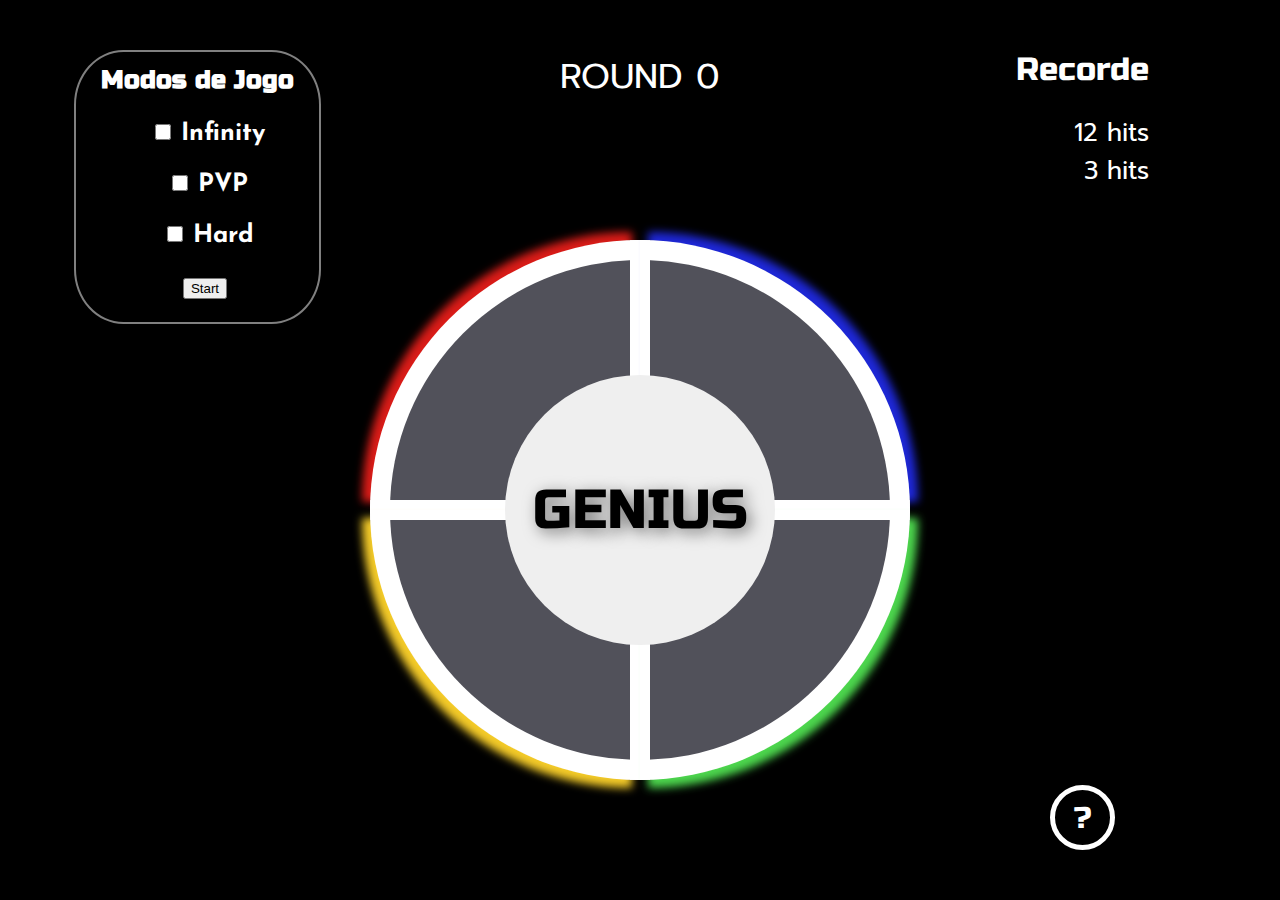
==== index.html @ f479bb0c "feat: começando javascript no front-end" ====
<!DOCTYPE html>
<html lang="pt-br">

<head>
    <meta charset="UTF-8">
    <meta name="viewport" content="width=device-width, initial-scale=1.0">
    <link rel="stylesheet" href="css/style.css">
    <link rel="shortcut icon" href="/images/favicon.ico" type="image/x-icon">
    <meta name="description" content="Genius é um jogo de memorização para crianças.">
    <title>Genius</title>

    <!-- Importar fontes do Google -->
    <link rel="preconnect" href="https://fonts.googleapis.com">
    <link rel="preconnect" href="https://fonts.gstatic.com" crossorigin>
    <link href="https://fonts.googleapis.com/css2?family=Josefin+Sans:wght@600&family=Kanit:wght@700&family=Lilita+One&family=Passion+One&family=Prompt:wght@500;700&family=Russo+One&display=swap" rel="stylesheet">
</head>

<body>
    <div class="container">
        <div class="modos-de-jogo">
            <table class="modos-de-jogo-tabela">
                <tbody class="modos-de-jogo-lista" style="justify-content: center; align-items: center;">
                    <tr class="modos-de-jogo-titulo"><th>Modos de Jogo</th></tr>
                    <tr class="modos-de-jogo-texto"><th><input class="modos-de-jogo-botao" type="checkbox"/>Infinity</th></tr>
                    <tr class="modos-de-jogo-texto"><th><input class="modos-de-jogo-botao" type="checkbox"/>PVP</th></tr>
                    <tr class="modos-de-jogo-texto"><th><input class="modos-de-jogo-botao" type="checkbox"/>Hard</th></tr>
                    <tr class="modos-de-jogo-texto" style="justify-content: center; align-items: center;"><th style="justify-content: center; align-items: center;"><button>Start</button></th></tr>
                </tbody>
            </table>
        </div>
        <div class="contador-de-rounds">ROUND 0</div>
        <div id="root">
            <div id="group-btn">
                <button id="red" class="btn btn-grey"></button>
                <button id="blue" class="btn btn-grey"></button>
                <button id="yellow" class="btn btn-grey"></button>
                <button id="green"class="btn btn-grey"></button>
                <button id="btn-center">GENIUS</button>
            </div>
        </div>
        <div class="recorde-e-ajuda">
            <div class="recorde">Recorde<br><p class="hits">12 hits<br>3 hits</p></div>
            <div><button class="ajuda">?</div>
        </div>
    </div>
    <!-- <div id="div-aside"></div> -->
<script src="js/main.js"></script>
</body>

</html>
---- css/style.css ----
/*font-family: 'Josefin Sans', sans-serif;
font-family: 'Kanit', sans-serif;
font-family: 'Lilita One', cursive;             <----- FONTES IMPORTADAS
font-family: 'Passion One', cursive;
font-family: 'Prompt', sans-serif;
font-family: 'Russo One', sans-serif;*/

* {
    outline: none;
    box-sizing: border-box;    
}

body {
   /* display: flex;
    flex-direction: column;
    align-items: center;*/
    background-color: black;
    margin: 0;
    padding: 0;
}

/* 
#div-menu {
    background: yellowgreen;
    flex: 25%;
} */

#root {
    --button-size: 270px;
    --small-border: 10px;
    --big-border: 20px;
    --shadow-box: 8px;
    --shadow-text: 15px;
    --text-size: 55px;
    --game-size: calc((var(--button-size) * 2));
    display: grid;
    align-items: center;
    justify-content: center;
}

/* 
#div-aside {
    background: whitesmoke;
    flex: 25%;
} */

#group-btn {
    display: grid;
    height: var(--game-size);
    width: var(--game-size);
    grid-template-rows: repeat(4, calc(var(--button-size)/2));
    grid-template-columns: repeat(4, calc(var(--button-size)/2));
}

/* Botões */
.btn {
    height: var(--button-size);
    width: var(--button-size);
    filter: grayscale(0.2);
    transition: 0.2s;
    border: none;

}

.btn:hover {
    filter: grayscale(0.0);
    transition: 0.2s;
}

.btn-blue {
    background: #1925FF;
}

#blue {
    grid-area: 1/3/2/4;
    border-top-right-radius: 100%;

    border: var(--small-border) solid white;
    border-right: var(--big-border) solid white;
    border-top: var(--big-border) solid white;

    /* sombreamento neon */
    box-shadow: var(--shadow-box) calc(var(--shadow-box)*-1) var(--shadow-box) #1925FF;
}

.btn-red {
    background: #FF120D;
}

#red {
    border-top-left-radius: 100%;
    grid-area: 1/1/2/2;

    border: var(--small-border) solid white;
    border-left: var(--big-border) solid white;
    border-top: var(--big-border) solid white;

    /* sombreamento neon */
    box-shadow: calc(var(--shadow-box)*-1) calc(var(--shadow-box)*-1) var(--shadow-box) #FF120D;
}

.btn-yellow {
    background: #FFCC00;
    

    

    
}

#yellow {
    border-bottom-left-radius: 100%;
    grid-area: 3/1/4/2;

    border: var(--small-border) solid white;
    border-left: var(--big-border) solid white;
    border-bottom: var(--big-border) solid white;

    /* sombreamento neon */
    box-shadow: calc(var(--shadow-box)*-1) var(--shadow-box) var(--shadow-box) #FFCC00;
}

.btn-green {
    background: #34E035;
}

#green {
    border-bottom-right-radius: 100%;
    grid-area: 3/3/4/4;
    
    border: var(--small-border) solid white;
    border-right: var(--big-border) solid white;
    border-bottom: var(--big-border) solid white;

    /* sombreamento neon */
    box-shadow: var(--shadow-box) var(--shadow-box) var(--shadow-box) #34E035;
}

.btn-grey {
    background: #51515c;

    /* sombreamento neon */
    box-shadow: var(--shadow-box) calc(var(--shadow-box)*-1) var(--shadow-box) #51515c;
}

#btn-center {
    border: none;
    height: var(--button-size);
    width: var(--button-size);
    border-radius: 100%;

    grid-area: 2/2/4/4;
    z-index: 1;

    /* edição do texto do botão */
    font-size: var(--text-size);
    overflow-wrap: break-word;
    text-align: center;
    color: black;
    max-lines: 2;
    font-family: 'Russo One';

    /* sombras */
    text-shadow: 4px 4px var(--shadow-text) rgba(0,0,0,0.5);
}

.active {
    filter: grayscale(0.0);
    transition: 0.2s;
}

/* MediaQuery */
@media (max-width: 600px) {
    #group-btn {
        
        --button-size: 200px;
        --big-border: 10px;
        --small-border: 5px;
        --text-size: 2.5rem;
        --shadow-box: 10px;
        --game-size: calc(var(--button-size)*2);
    }

    #btn-center{
        --button-size: 200px;
        --text-size: 2.5rem;    
    }
}

@media (max-width: 440px) {
    #group-btn {
        --button-size: 150px;
        --big-border: 10px;
        --small-border: 5px;
        --text-size: 2rem;
        --shadow-box: 5px;
        --game-size: calc(var(--button-size)*2);
    }
    #btn-center{
        --button-size: 150px;
        --text-size:2rem;    
    }
}

/* Contêiner para tabelamento */
.container {
    height: 100vh;
    padding: 50px;

    display: grid;
    grid-template-rows: 15% 85%;
    grid-template-columns: 25% 50% 25%;
    grid-template-areas:
    'modos-de-jogo contador-de-rounds recorde-e-ajuda'
    'modos-de-jogo genius recorde-e-ajuda';
}

/* Modos de jogo */
.modos-de-jogo {
    grid-area: modos-de-jogo;
}

.modos-de-jogo-tabela {
    display: flex;
    justify-content: center;
}

.modos-de-jogo-lista {
    display: flex;
    flex-direction: column;
    border: 2px solid gray;
    border-radius: 20%;
}

.modos-de-jogo-titulo {
    font-size: 25px;
    color: #fff;
    font-family: 'Russo One';
    padding: 10px 22px;
}

.modos-de-jogo-texto {
    background: none;
    border: none;

    padding-left: 15px;
    padding-top: 10px;
    padding-bottom: 10px;
    padding-left: 15px;

    font-size: 25px;
    color: #fff;
    font-family: 'Josefin Sans';
}

.modos-de-jogo-texto:last-child {
    padding-bottom: 20px;
}

.modos-de-jogo-botao {
    background: none;
    border-radius: 5px;
    width: 16px;
    height: 16px;
    margin-right: 10px;
    margin-left: 10px;
    border: 1px solid #fff;
}

/* Contador de Rounds */
.contador-de-rounds {
    font-family: 'Prompt';
    color: #fff;
    font-size: 35px;

    display: grid;
    justify-content: center;
    /* padding-top: 50px; */

    grid-area: contador-de-rounds;
}

/* Genius (localizar no grid) */
.genius {
    grid-area: genius;
}

/* Coluna de recorde e ajuda */
.recorde-e-ajuda {
    display: flex;
    flex-direction: column;
    justify-content: space-between;
    align-items: center;

    grid-area: recorde-e-ajuda;
}

.recorde {
    font-family: 'Russo One';
    font-size: 32px;
    color: white;

    text-align: right;

    grid-area: recorde;
}

.hits {
    font-family: 'Prompt';
    font-size: 25px;
    color: white;
}

.ajuda {
    width: 65px;
    height: 65px;
    
    font-size: 30px;
    font-family: 'Russo One';
    color: white;

    border-radius: 100%;
    background: black;
    border: 5px solid white;

    grid-area: ajuda;
}
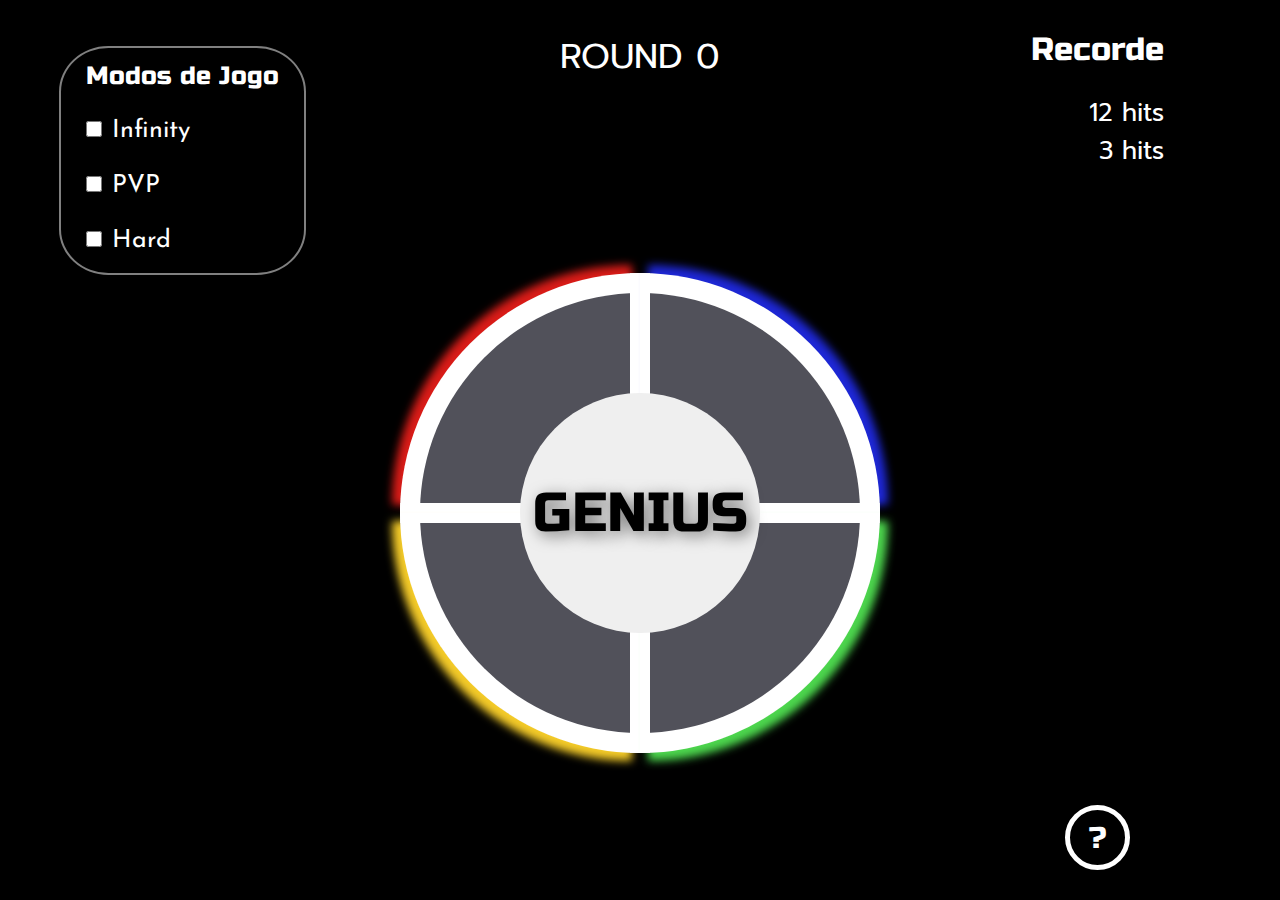
==== commit 05d8231d: "Melhoria na responsividade" ====
--- a/index.html
+++ b/index.html
@@ -18,18 +18,17 @@
 <body>
     <div class="container">
         <div class="modos-de-jogo">
-            <table class="modos-de-jogo-tabela">
-                <tbody class="modos-de-jogo-lista" style="justify-content: center; align-items: center;">
-                    <tr class="modos-de-jogo-titulo"><th>Modos de Jogo</th></tr>
-                    <tr class="modos-de-jogo-texto"><th><input class="modos-de-jogo-botao" type="checkbox"/>Infinity</th></tr>
-                    <tr class="modos-de-jogo-texto"><th><input class="modos-de-jogo-botao" type="checkbox"/>PVP</th></tr>
-                    <tr class="modos-de-jogo-texto"><th><input class="modos-de-jogo-botao" type="checkbox"/>Hard</th></tr>
-                    <tr class="modos-de-jogo-texto" style="justify-content: center; align-items: center;"><th style="justify-content: center; align-items: center;"><button>Start</button></th></tr>
-                </tbody>
-            </table>
+            <div class="modos-de-jogo-tabela">
+                <ul class="modos-de-jogo-lista">
+                    <li class="modos-de-jogo-titulo">Modos de Jogo</li>
+                    <li class="modos-de-jogo-texto"><input class="modos-de-jogo-botao" type="checkbox"/>Infinity</li>
+                    <li class="modos-de-jogo-texto"><input class="modos-de-jogo-botao" type="checkbox"/>PVP</li>
+                    <li class="modos-de-jogo-texto"><input class="modos-de-jogo-botao" type="checkbox"/>Hard</li>
+                </ul>
+            </div>
         </div>
         <div class="contador-de-rounds">ROUND 0</div>
-        <div id="root">
+        <div id="root" class="genius">
             <div id="group-btn">
                 <button id="red" class="btn btn-grey"></button>
                 <button id="blue" class="btn btn-grey"></button>
--- a/css/style.css
+++ b/css/style.css
@@ -7,26 +7,17 @@
 
 * {
     outline: none;
-    box-sizing: border-box;    
+    box-sizing: border-box;
 }
 
 body {
-   /* display: flex;
-    flex-direction: column;
-    align-items: center;*/
     background-color: black;
     margin: 0;
     padding: 0;
 }
 
-/* 
-#div-menu {
-    background: yellowgreen;
-    flex: 25%;
-} */
-
 #root {
-    --button-size: 270px;
+    --button-size: clamp(240px, 36.5vw / 2, 270px);
     --small-border: 10px;
     --big-border: 20px;
     --shadow-box: 8px;
@@ -38,12 +29,6 @@
     justify-content: center;
 }
 
-/* 
-#div-aside {
-    background: whitesmoke;
-    flex: 25%;
-} */
-
 #group-btn {
     display: grid;
     height: var(--game-size);
@@ -101,11 +86,6 @@
 
 .btn-yellow {
     background: #FFCC00;
-    
-
-    
-
-    
 }
 
 #yellow {
@@ -169,46 +149,13 @@
     transition: 0.2s;
 }
 
-/* MediaQuery */
-@media (max-width: 600px) {
-    #group-btn {
-        
-        --button-size: 200px;
-        --big-border: 10px;
-        --small-border: 5px;
-        --text-size: 2.5rem;
-        --shadow-box: 10px;
-        --game-size: calc(var(--button-size)*2);
-    }
-
-    #btn-center{
-        --button-size: 200px;
-        --text-size: 2.5rem;    
-    }
-}
-
-@media (max-width: 440px) {
-    #group-btn {
-        --button-size: 150px;
-        --big-border: 10px;
-        --small-border: 5px;
-        --text-size: 2rem;
-        --shadow-box: 5px;
-        --game-size: calc(var(--button-size)*2);
-    }
-    #btn-center{
-        --button-size: 150px;
-        --text-size:2rem;    
-    }
-}
-
 /* Contêiner para tabelamento */
 .container {
     height: 100vh;
-    padding: 50px;
+    padding: 30px;
 
     display: grid;
-    grid-template-rows: 15% 85%;
+    grid-template-rows: 15% 85% 15%;
     grid-template-columns: 25% 50% 25%;
     grid-template-areas:
     'modos-de-jogo contador-de-rounds recorde-e-ajuda'
@@ -230,13 +177,15 @@
     flex-direction: column;
     border: 2px solid gray;
     border-radius: 20%;
+    list-style: none;
+    padding-left: 0;
 }
 
 .modos-de-jogo-titulo {
     font-size: 25px;
     color: #fff;
     font-family: 'Russo One';
-    padding: 10px 22px;
+    padding: 0.5em 1em;
 }
 
 .modos-de-jogo-texto {
@@ -244,9 +193,7 @@
     border: none;
 
     padding-left: 15px;
-    padding-top: 10px;
-    padding-bottom: 10px;
-    padding-left: 15px;
+    padding-block: 15px;
 
     font-size: 25px;
     color: #fff;
@@ -275,7 +222,6 @@
 
     display: grid;
     justify-content: center;
-    /* padding-top: 50px; */
 
     grid-area: contador-de-rounds;
 }
@@ -313,7 +259,7 @@
 
 .ajuda {
     width: 65px;
-    height: 65px;
+    aspect-ratio: 1/1;
     
     font-size: 30px;
     font-family: 'Russo One';
@@ -324,4 +270,117 @@
     border: 5px solid white;
 
     grid-area: ajuda;
+}
+
+/* MediaQuery */
+@media (max-width: 1030px) {
+    .container {
+        grid-template-rows: 15% 35% 35% 15%;
+        grid-template-columns: 2fr 1fr;
+        grid-template-areas:
+        'contador-de-rounds modos-de-jogo'
+        'genius modos-de-jogo'
+        'genius recorde-e-ajuda'
+        'genius recorde-e-ajuda';
+    }
+
+    .modos-de-jogo {
+        display: flex;
+        align-items: flex-start;
+        justify-content: center;
+    }
+}
+
+@media (max-width: 800px) {
+    .container {
+        height: 150vh;
+        grid-template-rows: 5% 65% 30%;
+        grid-template-columns: 50% 50%;
+        grid-template-areas:
+        'contador-de-rounds contador-de-rounds'
+        'genius genius'
+        'recorde-e-ajuda modos-de-jogo';
+    }
+
+    .contador-de-rounds {
+        align-items: center;
+        font-size: 40px;
+    }
+
+    .modos-de-jogo {
+        display: flex;
+        align-items: center;
+        justify-content: center;
+    }
+
+    .recorde-e-ajuda {
+        justify-content: space-around;
+        flex-direction: row-reverse;
+    }
+}
+
+@media (max-width: 600px) {
+    .container {
+        height: 100vh;
+        padding: 15px;
+        grid-template-rows: 15% 75% 10%;
+        grid-template-columns: 50% 50%;
+        grid-template-areas:
+        'contador-de-rounds recorde-e-ajuda'
+        'genius genius'
+        'modos-de-jogo modos-de-jogo';
+        overflow: hidden;
+    }
+
+    #root {
+        --button-size: clamp(180px, 36.5vw / 2, 270px);
+        --small-border: 7px;
+        --big-border: 14px;
+        --shadow-box: 8px;
+        --shadow-text: 8px;
+        --text-size: 40px;
+        --game-size: calc((var(--button-size) * 2));
+        display: grid;
+        align-items: center;
+        justify-content: center;
+    }
+
+    .contador-de-rounds {
+        font-size: 30px;
+        align-items: center;
+    }
+
+    .recorde {
+        font-size: 24px;
+        align-self: flex-start;
+    }
+
+    .hits {
+        font-size: 18px;
+    }
+
+    .ajuda {
+        width: 50px;
+        aspect-ratio: 1/1
+        font-size: 30px;
+        align-self: center;
+    }
+
+    .modos-de-jogo-lista {
+        flex-direction: row;
+        border-radius: 0;
+        align-items: baseline;
+    }
+
+    .modos-de-jogo-titulo {
+        font-size: 16px;
+        padding-inline: 10px;
+        text-align: center;
+    }
+    
+    .modos-de-jogo-texto {
+        font-size: 16px;
+        padding-inline: 10px;
+        text-align: center;
+    }
 }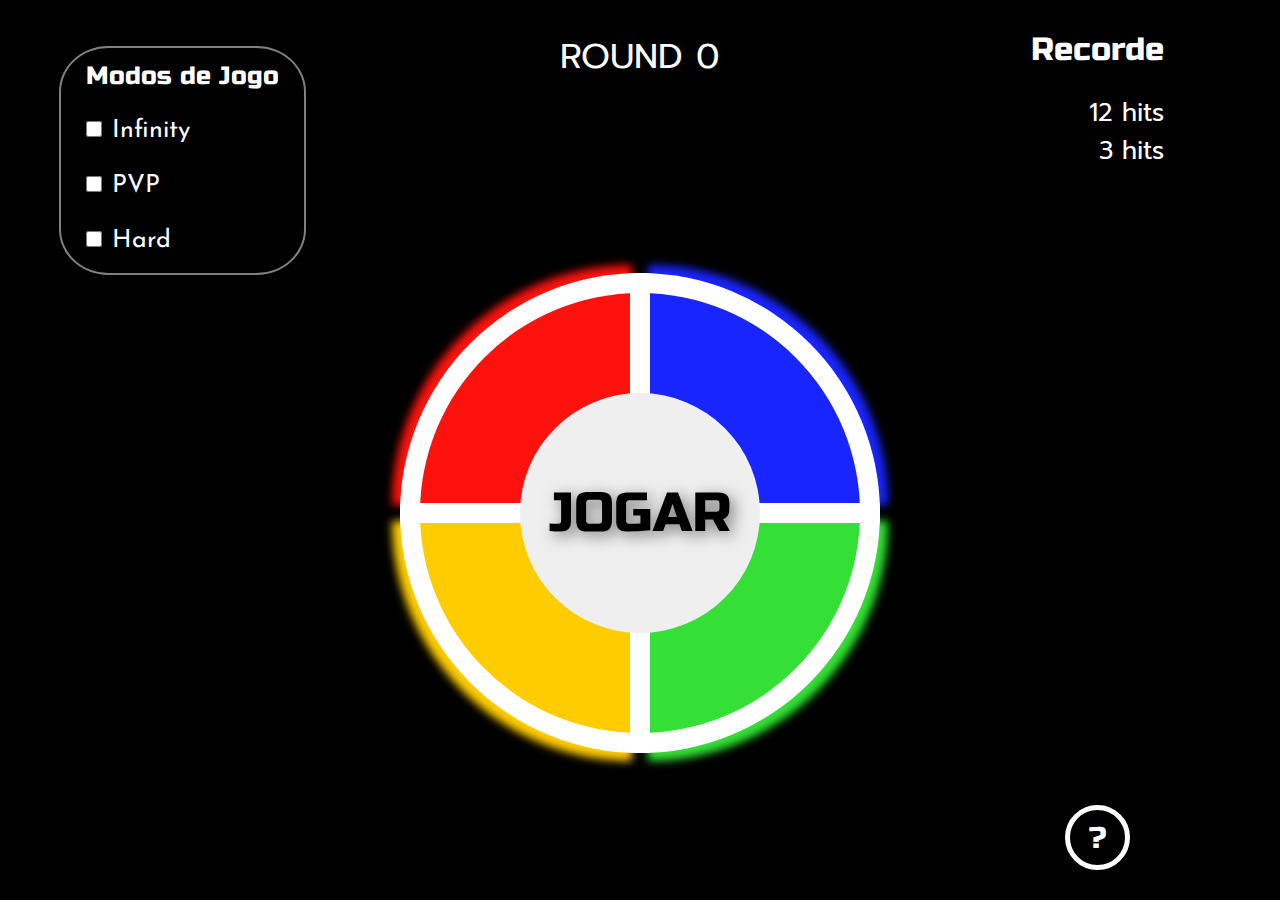
==== commit 8d1223d6: "Melhorias e polimento no Genius" ====
--- a/index.html
+++ b/index.html
@@ -4,8 +4,11 @@
 <head>
     <meta charset="UTF-8">
     <meta name="viewport" content="width=device-width, initial-scale=1.0">
-    <link rel="stylesheet" href="css/style.css">
-    <link rel="shortcut icon" href="/images/favicon.ico" type="image/x-icon">
+    <link rel="stylesheet" href="css/geral.css">
+    <link rel="stylesheet" href="css/genius.css">
+    <link rel="stylesheet" href="css/container.css">
+    <link rel="stylesheet" href="css/mediaQuery.css">
+    <link rel="shortcut icon" href="images/favicon.ico" type="image/x-icon">
     <meta name="description" content="Genius é um jogo de memorização para crianças.">
     <title>Genius</title>
 
@@ -30,11 +33,11 @@
         <div class="contador-de-rounds">ROUND 0</div>
         <div id="root" class="genius">
             <div id="group-btn">
-                <button id="red" class="btn btn-grey"></button>
-                <button id="blue" class="btn btn-grey"></button>
-                <button id="yellow" class="btn btn-grey"></button>
-                <button id="green"class="btn btn-grey"></button>
-                <button id="btn-center">GENIUS</button>
+                <button id="red" class="btn"></button>
+                <button id="blue" class="btn"></button>
+                <button id="yellow" class="btn"></button> 
+                <button id="green"class="btn"></button>
+                <button id="btn-center">JOGAR</button>
             </div>
         </div>
         <div class="recorde-e-ajuda">
@@ -42,8 +45,8 @@
             <div><button class="ajuda">?</div>
         </div>
     </div>
-    <!-- <div id="div-aside"></div> -->
-<script src="js/main.js"></script>
+
+    <script src="js/main.js"></script>
 </body>
 
 </html>--- a/css/geral.css
+++ b/css/geral.css
@@ -0,0 +1,17 @@
+/*font-family: 'Josefin Sans', sans-serif;
+font-family: 'Kanit', sans-serif;
+font-family: 'Lilita One', cursive;             <----- FONTES IMPORTADAS
+font-family: 'Passion One', cursive;
+font-family: 'Prompt', sans-serif;
+font-family: 'Russo One', sans-serif;*/
+
+* {
+    outline: none;
+    box-sizing: border-box;
+}
+
+body {
+    background-color: black;
+    margin: 0;
+    padding: 0;
+}--- a/css/genius.css
+++ b/css/genius.css
@@ -0,0 +1,107 @@
+#root {
+    --button-size: clamp(240px, 36.5vw / 2, 270px);
+    --small-border: 10px;
+    --big-border: 20px;
+    --shadow-box: 8px;
+    --shadow-text: 15px;
+    --text-size: 55px;
+    --game-size: calc((var(--button-size) * 2));
+    display: grid;
+    align-items: center;
+    justify-content: center;
+}
+
+#group-btn {
+    display: grid;
+    width: var(--game-size);
+    aspect-ratio: 1/1;
+    grid-template-rows: repeat(4, calc(var(--button-size)/2));
+    grid-template-columns: repeat(4, calc(var(--button-size)/2));
+}
+
+/* Botões */
+.btn {
+    height: var(--button-size);
+    width: var(--button-size);
+    border: none;
+
+    cursor: default;
+    --opacity: 100%;
+}
+
+#red {
+    border-top-left-radius: 100%;
+    grid-area: 1/1/2/2;
+
+    background: rgba(255, 18, 13, var(--opacity));
+
+    border: var(--small-border) solid white;
+    border-left: var(--big-border) solid white;
+    border-top: var(--big-border) solid white;
+
+    /* sombreamento neon */
+    box-shadow: calc(var(--shadow-box)*-1) calc(var(--shadow-box)*-1) var(--shadow-box) #FF120D;
+}
+
+#blue {
+    grid-area: 1/3/2/4;
+    border-top-right-radius: 100%;
+
+    background: rgba(25, 37, 255, var(--opacity));
+
+    border: var(--small-border) solid white;
+    border-right: var(--big-border) solid white;
+    border-top: var(--big-border) solid white;
+
+    /* sombreamento neon */
+    box-shadow: var(--shadow-box) calc(var(--shadow-box)*-1) var(--shadow-box) #1925FF;
+}
+
+#yellow {
+    border-bottom-left-radius: 100%;
+    grid-area: 3/1/4/2;
+
+    background: rgba(255, 204, 0, var(--opacity));
+
+    border: var(--small-border) solid white;
+    border-left: var(--big-border) solid white;
+    border-bottom: var(--big-border) solid white;
+
+    /* sombreamento neon */
+    box-shadow: calc(var(--shadow-box)*-1) var(--shadow-box) var(--shadow-box) #FFCC00;
+}
+
+#green {
+    border-bottom-right-radius: 100%;
+    grid-area: 3/3/4/4;
+    
+    background: rgba(52, 224, 53, var(--opacity));
+
+    border: var(--small-border) solid white;
+    border-right: var(--big-border) solid white;
+    border-bottom: var(--big-border) solid white;
+
+    /* sombreamento neon */
+    box-shadow: var(--shadow-box) var(--shadow-box) var(--shadow-box) #34E035;
+}
+
+#btn-center {
+    border: none;
+    width: var(--button-size);
+    aspect-ratio: 1/1;
+    border-radius: 100%;
+
+    cursor: pointer;
+
+    grid-area: 2/2/4/4;
+    z-index: 1;
+
+    /* edição do texto do botão */
+    font-size: var(--text-size);
+    text-align: center;
+    color: black;
+    font-family: 'Russo One';
+
+    /* sombras */
+    text-shadow: 4px 4px var(--shadow-text) rgba(0,0,0,0.5);
+}--- a/css/container.css
+++ b/css/container.css
@@ -0,0 +1,123 @@
+/* Container para tabelamento */
+.container {
+    height: 100vh;
+    padding: 30px;
+
+    display: grid;
+    grid-template-rows: 15% 85% 15%;
+    grid-template-columns: 25% 50% 25%;
+    grid-template-areas:
+    'modos-de-jogo contador-de-rounds recorde-e-ajuda'
+    'modos-de-jogo genius recorde-e-ajuda';
+}
+
+/* Modos de jogo */
+.modos-de-jogo {
+    grid-area: modos-de-jogo;
+}
+
+.modos-de-jogo-tabela {
+    display: flex;
+    justify-content: center;
+}
+
+.modos-de-jogo-lista {
+    display: flex;
+    flex-direction: column;
+    border: 2px solid gray;
+    border-radius: 20%;
+    list-style: none;
+    padding-left: 0;
+}
+
+.modos-de-jogo-titulo {
+    font-size: 25px;
+    color: #fff;
+    font-family: 'Russo One';
+    padding: 0.5em 1em;
+}
+
+.modos-de-jogo-texto {
+    background: none;
+    border: none;
+
+    padding-left: 15px;
+    padding-block: 15px;
+
+    font-size: 25px;
+    color: #fff;
+    font-family: 'Josefin Sans';
+}
+
+.modos-de-jogo-texto:last-child {
+    padding-bottom: 20px;
+}
+
+.modos-de-jogo-botao {
+    background: none;
+    border-radius: 5px;
+    width: 16px;
+    height: 16px;
+    margin-right: 10px;
+    margin-left: 10px;
+    border: 1px solid #fff;
+}
+
+/* Contador de Rounds */
+.contador-de-rounds {
+    font-family: 'Prompt';
+    color: #fff;
+    font-size: 35px;
+
+    display: grid;
+    justify-content: center;
+
+    grid-area: contador-de-rounds;
+}
+
+/* Genius (localizar no grid) */
+.genius {
+    grid-area: genius;
+}
+
+/* Coluna de recorde e ajuda */
+.recorde-e-ajuda {
+    display: flex;
+    flex-direction: column;
+    justify-content: space-between;
+    align-items: center;
+
+    grid-area: recorde-e-ajuda;
+}
+
+.recorde {
+    font-family: 'Russo One';
+    font-size: 32px;
+    color: white;
+
+    text-align: right;
+
+    grid-area: recorde;
+}
+
+.hits {
+    font-family: 'Prompt';
+    font-size: 25px;
+    color: white;
+}
+
+.ajuda {
+    width: 65px;
+    aspect-ratio: 1/1;
+    text-align: center;
+    
+    font-size: 30px;
+    font-family: 'Russo One';
+    color: white;
+
+    border-radius: 100%;
+    background: black;
+    border: 5px solid white;
+
+    grid-area: ajuda;
+}--- a/css/mediaQuery.css
+++ b/css/mediaQuery.css
@@ -0,0 +1,116 @@
+/* MediaQuery */
+@media (max-width: 1030px) {
+    .container {
+        grid-template-rows: 15% 35% 35% 15%;
+        grid-template-columns: 2fr 1fr;
+        grid-template-areas:
+        'contador-de-rounds modos-de-jogo'
+        'genius modos-de-jogo'
+        'genius recorde-e-ajuda'
+        'genius recorde-e-ajuda';
+    }
+
+    .modos-de-jogo {
+        display: flex;
+        align-items: flex-start;
+        justify-content: center;
+    }
+}
+
+@media (max-width: 800px) {
+    .container {
+        height: 150vh;
+        grid-template-rows: 5% 65% 30%;
+        grid-template-columns: 50% 50%;
+        grid-template-areas:
+        'contador-de-rounds contador-de-rounds'
+        'genius genius'
+        'recorde-e-ajuda modos-de-jogo';
+    }
+
+    .contador-de-rounds {
+        align-items: center;
+        font-size: 40px;
+    }
+
+    .modos-de-jogo {
+        display: flex;
+        align-items: center;
+        justify-content: center;
+    }
+
+    .recorde-e-ajuda {
+        justify-content: space-around;
+        flex-direction: row-reverse;
+    }
+}
+
+@media (max-width: 600px) {
+    .container {
+        height: 100vh;
+        padding: 15px;
+        grid-template-rows: 15% 75% 10%;
+        grid-template-columns: 50% 50%;
+        grid-template-areas:
+        'contador-de-rounds recorde-e-ajuda'
+        'genius genius'
+        'modos-de-jogo modos-de-jogo';
+        overflow: hidden;
+    }
+
+    #root {
+        --button-size: clamp(180px, 36.5vw / 2, 270px);
+        --small-border: 7px;
+        --big-border: 14px;
+        --shadow-box: 8px;
+        --shadow-text: 8px;
+        --text-size: 40px;
+        --game-size: calc((var(--button-size) * 2));
+        display: grid;
+        align-items: center;
+        justify-content: center;
+    }
+
+    .contador-de-rounds {
+        font-size: 30px;
+        align-items: center;
+    }
+
+    .recorde {
+        font-size: 24px;
+        align-self: flex-start;
+    }
+
+    .hits {
+        font-size: 18px;
+    }
+
+    .ajuda {
+        font-size: 28px;
+        width: 50px;
+        aspect-ratio: 1/1;
+        align-self: center;
+    }
+
+    #btn-center {
+        --text-size: 30px;
+    }
+
+    .modos-de-jogo-lista {
+        flex-direction: row;
+        border-radius: 0;
+        align-items: baseline;
+    }
+
+    .modos-de-jogo-titulo {
+        font-size: 16px;
+        padding-inline: 10px;
+        text-align: center;
+    }
+    
+    .modos-de-jogo-texto {
+        font-size: 16px;
+        padding-inline: 10px;
+        text-align: center;
+    }
+}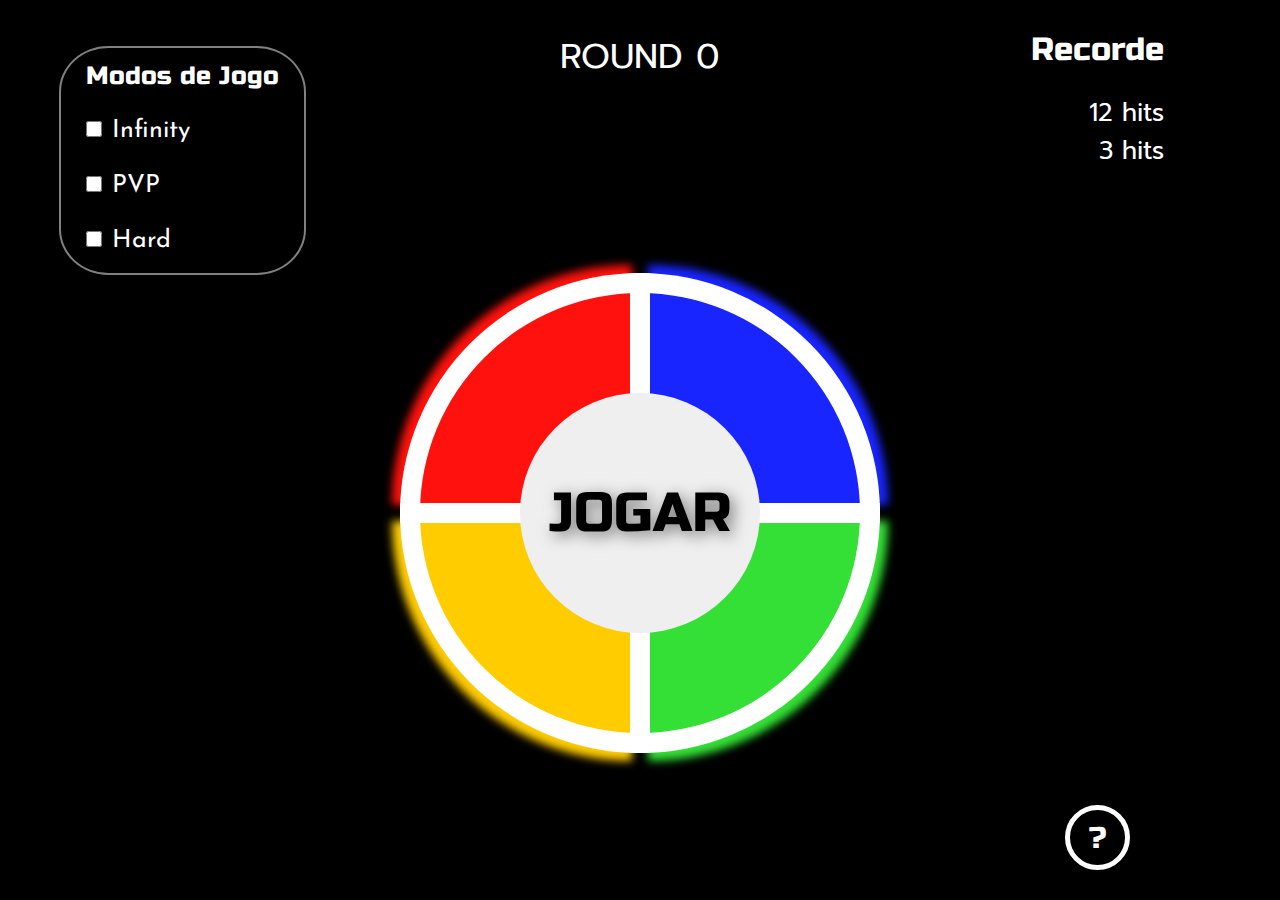
==== commit e1e998ee: "Suporte ao modo Genius "em dobro"" ====
--- a/index.html
+++ b/index.html
@@ -6,6 +6,7 @@
     <meta name="viewport" content="width=device-width, initial-scale=1.0">
     <link rel="stylesheet" href="css/geral.css">
     <link rel="stylesheet" href="css/genius.css">
+    <!-- <link rel="stylesheet" href="css/geniusEmDobro.css"> <-- EXCLUSIVO DO GENIUS EM DOBRO -->
     <link rel="stylesheet" href="css/container.css">
     <link rel="stylesheet" href="css/mediaQuery.css">
     <link rel="shortcut icon" href="images/favicon.ico" type="image/x-icon">
@@ -35,18 +36,42 @@
             <div id="group-btn">
                 <button id="red" class="btn"></button>
                 <button id="blue" class="btn"></button>
+                <button id="green" class="btn"></button>
                 <button id="yellow" class="btn"></button> 
-                <button id="green"class="btn"></button>
                 <button id="btn-center">JOGAR</button>
+                
+                <!-- <button id="orange" class="btn"></button>
+                <button id="red" class="btn"></button>
+
+                <button id="purple" class="btn"></button>
+                <button id="blue" class="btn"></button>
+
+                <button id="darkgreen" class="btn"></button>
+                <button id="green" class="btn"></button>        <----- EXCLUSIVO DO GENIUS EM DOBRO
+
+                <button id="pink" class="btn"></button>
+                <button id="yellow" class="btn"></button>
+
+                <button id="btn-center">JOGAR</button> -->
+                
+                <div class="borda"></div>
+                <div class="borda horizontal"></div>
+                <!-- <div class="borda diagonal1"></div>        <----- EXCLUSIVO DO GENIUS EM DOBRO
+                <div class="borda diagonal2"></div> --> 
             </div>
         </div>
         <div class="recorde-e-ajuda">
-            <div class="recorde">Recorde<br><p class="hits">12 hits<br>3 hits</p></div>
+            
+            <div class="recorde">Recorde<br>
+                <p class="hits">12 hits<br>3 hits</p>
+            </div>
+
             <div><button class="ajuda">?</div>
         </div>
     </div>
 
     <script src="js/main.js"></script>
+    <!-- <script src="js/geniusEmDobro.js"></script> <----- EXCLUSIVO DO GENIUS EM DOBRO -->      
 </body>
 
 </html>--- a/css/genius.css
+++ b/css/genius.css
@@ -1,11 +1,17 @@
 #root {
     --button-size: clamp(240px, 36.5vw / 2, 270px);
     --small-border: 10px;
-    --big-border: 20px;
+    --big-border: calc(var(--small-border) * 2);
     --shadow-box: 8px;
     --shadow-text: 15px;
     --text-size: 55px;
     --game-size: calc((var(--button-size) * 2));
+
+    --area1: 1/1/3/3;
+    --area2: 1/3/3/5;
+    --area3: 3/3/5/5;
+    --area4: 3/1/5/3;
+
     display: grid;
     align-items: center;
     justify-content: center;
@@ -14,87 +20,71 @@
 #group-btn {
     display: grid;
     width: var(--game-size);
-    aspect-ratio: 1/1;
+    height: var(--game-size);
     grid-template-rows: repeat(4, calc(var(--button-size)/2));
     grid-template-columns: repeat(4, calc(var(--button-size)/2));
+    position: relative;
 }
 
 /* Botões */
 .btn {
     height: var(--button-size);
     width: var(--button-size);
-    border: none;
+
+    border-top-left-radius: 100%;
+    border: var(--small-border) solid white;
+    border-left: var(--big-border) solid white;
+    border-top: var(--big-border) solid white;
 
     cursor: default;
     --opacity: 100%;
 }
 
 #red {
-    border-top-left-radius: 100%;
-    grid-area: 1/1/2/2;
-
+    grid-area: var(--area1);
     background: rgba(255, 18, 13, var(--opacity));
-
-    border: var(--small-border) solid white;
-    border-left: var(--big-border) solid white;
-    border-top: var(--big-border) solid white;
 
     /* sombreamento neon */
     box-shadow: calc(var(--shadow-box)*-1) calc(var(--shadow-box)*-1) var(--shadow-box) #FF120D;
 }
 
 #blue {
-    grid-area: 1/3/2/4;
-    border-top-right-radius: 100%;
-
+    grid-area: var(--area2);
     background: rgba(25, 37, 255, var(--opacity));
-
-    border: var(--small-border) solid white;
-    border-right: var(--big-border) solid white;
-    border-top: var(--big-border) solid white;
+    transform: rotate(90deg);
 
     /* sombreamento neon */
-    box-shadow: var(--shadow-box) calc(var(--shadow-box)*-1) var(--shadow-box) #1925FF;
+    box-shadow: calc(var(--shadow-box)*-1) calc(var(--shadow-box)*-1) var(--shadow-box) #1925FF;
+}
+
+#green {
+    grid-area: var(--area3);
+    background: rgba(52, 224, 53, var(--opacity));
+    transform: rotate(180deg);
+
+    /* sombreamento neon */
+    box-shadow: calc(var(--shadow-box)*-1) calc(var(--shadow-box)*-1) var(--shadow-box) #34E035;
 }
 
 #yellow {
-    border-bottom-left-radius: 100%;
-    grid-area: 3/1/4/2;
-
+    grid-area: var(--area4);
     background: rgba(255, 204, 0, var(--opacity));
-
-    border: var(--small-border) solid white;
-    border-left: var(--big-border) solid white;
-    border-bottom: var(--big-border) solid white;
+    transform: rotate(-90deg);
 
     /* sombreamento neon */
-    box-shadow: calc(var(--shadow-box)*-1) var(--shadow-box) var(--shadow-box) #FFCC00;
-}
-
-#green {
-    border-bottom-right-radius: 100%;
-    grid-area: 3/3/4/4;
-    
-    background: rgba(52, 224, 53, var(--opacity));
-
-    border: var(--small-border) solid white;
-    border-right: var(--big-border) solid white;
-    border-bottom: var(--big-border) solid white;
-
-    /* sombreamento neon */
-    box-shadow: var(--shadow-box) var(--shadow-box) var(--shadow-box) #34E035;
+    box-shadow: calc(var(--shadow-box)*-1) calc(var(--shadow-box)*-1) var(--shadow-box) #FFCC00;
 }
 
 #btn-center {
     border: none;
     width: var(--button-size);
-    aspect-ratio: 1/1;
+    height: var(--button-size);
     border-radius: 100%;
 
     cursor: pointer;
 
     grid-area: 2/2/4/4;
-    z-index: 1;
+    z-index: 2;
 
     /* edição do texto do botão */
     font-size: var(--text-size);
@@ -104,4 +94,18 @@
 
     /* sombras */
     text-shadow: 4px 4px var(--shadow-text) rgba(0,0,0,0.5);
+}
+
+/* Bordas */
+.borda {
+    position: absolute;
+    z-index: 1;
+    width: var(--small-border);
+    height: 100%;
+    background: white;
+    left: calc(50% - var(--small-border)/2);
+}
+
+.horizontal {
+    transform: rotate(90deg);
 }--- a/css/geniusEmDobro.css
+++ b/css/geniusEmDobro.css
@@ -0,0 +1,44 @@
+#group-btn button {
+    box-shadow: none;
+}
+
+/* Botões */
+.btn {
+    clip-path: polygon(100% 100%, 100% 0, 0 0);
+}
+
+#orange, #purple, #darkgreen, #pink {
+    clip-path: polygon(0 0, 0 100%, 100% 100%);
+}
+
+#orange {
+    grid-area: var(--area1);
+    background: rgba(214, 137, 16, var(--opacity));
+}
+
+#purple {
+    grid-area: var(--area2);
+    background: rgba(128, 0, 128, var(--opacity));
+    transform: rotate(90deg);
+}
+
+#darkgreen {
+    grid-area: var(--area3);
+    background: rgba(0, 100, 0, var(--opacity));
+    transform: rotate(180deg);
+}
+
+#pink {
+    grid-area: var(--area4);
+    background: rgba(250, 91, 216, var(--opacity));
+    transform: rotate(-90deg);
+}
+
+/* Bordas */
+.diagonal1 {
+    transform: rotate(45deg);
+}
+
+.diagonal2 {
+    transform: rotate(-45deg);
+}--- a/css/container.css
+++ b/css/container.css
@@ -108,7 +108,7 @@
 
 .ajuda {
     width: 65px;
-    aspect-ratio: 1/1;
+    height: 65px;
     text-align: center;
     
     font-size: 30px;
--- a/css/mediaQuery.css
+++ b/css/mediaQuery.css
@@ -88,7 +88,7 @@
     .ajuda {
         font-size: 28px;
         width: 50px;
-        aspect-ratio: 1/1;
+        height: 50px;
         align-self: center;
     }
 
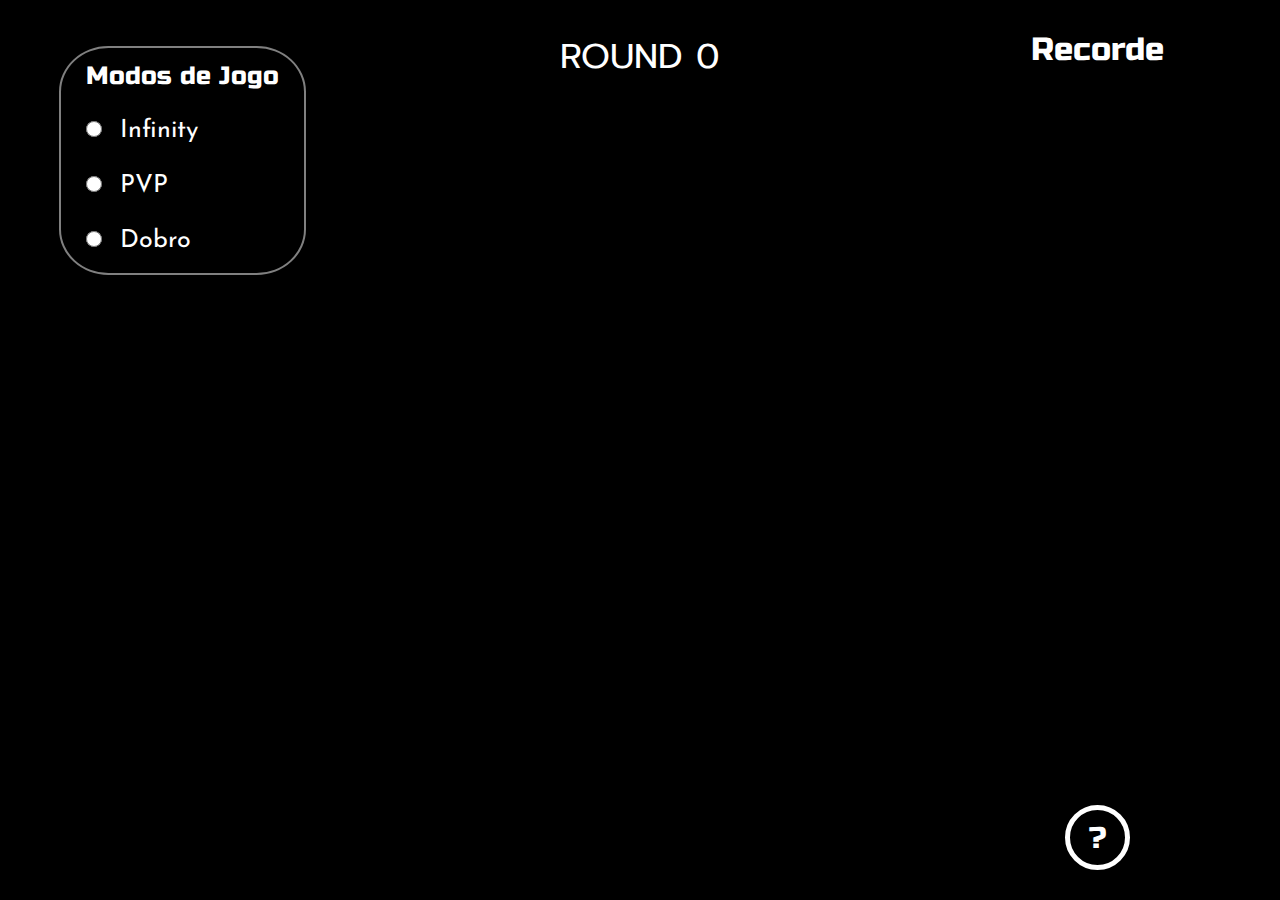
==== commit 2a6fdb48: "adicionando menu de recordes" ====
--- a/index.html
+++ b/index.html
@@ -5,8 +5,6 @@
     <meta charset="UTF-8">
     <meta name="viewport" content="width=device-width, initial-scale=1.0">
     <link rel="stylesheet" href="css/geral.css">
-    <link rel="stylesheet" href="css/genius.css">
-    <!-- <link rel="stylesheet" href="css/geniusEmDobro.css"> <-- EXCLUSIVO DO GENIUS EM DOBRO -->
     <link rel="stylesheet" href="css/container.css">
     <link rel="stylesheet" href="css/mediaQuery.css">
     <link rel="shortcut icon" href="images/favicon.ico" type="image/x-icon">
@@ -16,7 +14,8 @@
     <!-- Importar fontes do Google -->
     <link rel="preconnect" href="https://fonts.googleapis.com">
     <link rel="preconnect" href="https://fonts.gstatic.com" crossorigin>
-    <link href="https://fonts.googleapis.com/css2?family=Josefin+Sans:wght@600&family=Kanit:wght@700&family=Lilita+One&family=Passion+One&family=Prompt:wght@500;700&family=Russo+One&display=swap" rel="stylesheet">
+    <link href="https://fonts.googleapis.com/css2?family=Josefin+Sans:wght@600&family=Kanit:wght@700&family=Lilita+One&family=Passion+One&family=Prompt:wght@500;700&family=Russo+One&display=swap"
+          rel="stylesheet">
 </head>
 
 <body>
@@ -25,53 +24,36 @@
             <div class="modos-de-jogo-tabela">
                 <ul class="modos-de-jogo-lista">
                     <li class="modos-de-jogo-titulo">Modos de Jogo</li>
-                    <li class="modos-de-jogo-texto"><input class="modos-de-jogo-botao" type="checkbox"/>Infinity</li>
-                    <li class="modos-de-jogo-texto"><input class="modos-de-jogo-botao" type="checkbox"/>PVP</li>
-                    <li class="modos-de-jogo-texto"><input class="modos-de-jogo-botao" type="checkbox"/>Hard</li>
+                    <li class="modos-de-jogo-texto"><label>
+                        <input id="infinity-botao" class="modos-de-jogo-botao" name="modo" type="radio"/>
+                    </label>Infinity
+                    </li>
+                    <li class="modos-de-jogo-texto"><label>
+                        <input id="pvp-botao" class="modos-de-jogo-botao" name="modo" type="radio"/>
+                    </label>PVP
+                    </li>
+                    <li class="modos-de-jogo-texto"><label>
+                        <input id="dobro-botao" class="modos-de-jogo-botao" name="modo" type="radio"/>
+                    </label>Dobro
+                    </li>
                 </ul>
             </div>
         </div>
         <div class="contador-de-rounds">ROUND 0</div>
         <div id="root" class="genius">
-            <div id="group-btn">
-                <button id="red" class="btn"></button>
-                <button id="blue" class="btn"></button>
-                <button id="green" class="btn"></button>
-                <button id="yellow" class="btn"></button> 
-                <button id="btn-center">JOGAR</button>
-                
-                <!-- <button id="orange" class="btn"></button>
-                <button id="red" class="btn"></button>
+            <h1 class="aviso-escolha-modo">Selecione um<br>modo de jogo!</h1>
+        </div>
 
-                <button id="purple" class="btn"></button>
-                <button id="blue" class="btn"></button>
-
-                <button id="darkgreen" class="btn"></button>
-                <button id="green" class="btn"></button>        <----- EXCLUSIVO DO GENIUS EM DOBRO
-
-                <button id="pink" class="btn"></button>
-                <button id="yellow" class="btn"></button>
-
-                <button id="btn-center">JOGAR</button> -->
-                
-                <div class="borda"></div>
-                <div class="borda horizontal"></div>
-                <!-- <div class="borda diagonal1"></div>        <----- EXCLUSIVO DO GENIUS EM DOBRO
-                <div class="borda diagonal2"></div> --> 
+        <div class="recorde-e-ajuda">
+            <div class="recorde">Recorde<br>
+                <p class="hits"></p>
+            </div>
+            <div>
+                <button class="ajuda">?</button>
             </div>
         </div>
-        <div class="recorde-e-ajuda">
-            
-            <div class="recorde">Recorde<br>
-                <p class="hits">12 hits<br>3 hits</p>
-            </div>
-
-            <div><button class="ajuda">?</div>
-        </div>
     </div>
-
-    <script src="js/main.js"></script>
-    <!-- <script src="js/geniusEmDobro.js"></script> <----- EXCLUSIVO DO GENIUS EM DOBRO -->      
+    <script src="js/seletorDeModos.js"></script>
 </body>
 
 </html>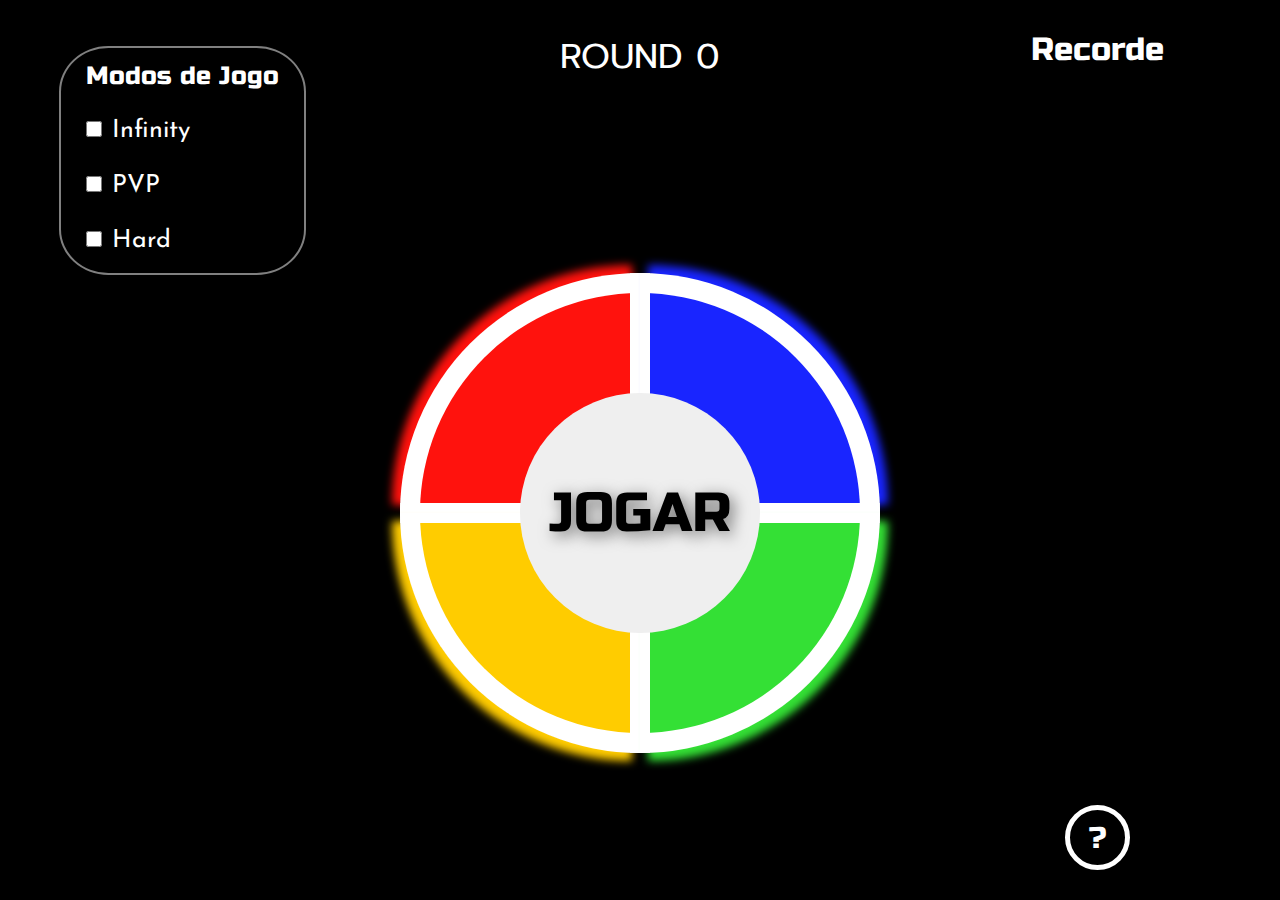
==== commit b3d0cda3: "teste" ====
--- a/index.html
+++ b/index.html
@@ -5,6 +5,7 @@
     <meta charset="UTF-8">
     <meta name="viewport" content="width=device-width, initial-scale=1.0">
     <link rel="stylesheet" href="css/geral.css">
+    <link rel="stylesheet" href="css/genius.css">
     <link rel="stylesheet" href="css/container.css">
     <link rel="stylesheet" href="css/mediaQuery.css">
     <link rel="shortcut icon" href="images/favicon.ico" type="image/x-icon">
@@ -14,8 +15,7 @@
     <!-- Importar fontes do Google -->
     <link rel="preconnect" href="https://fonts.googleapis.com">
     <link rel="preconnect" href="https://fonts.gstatic.com" crossorigin>
-    <link href="https://fonts.googleapis.com/css2?family=Josefin+Sans:wght@600&family=Kanit:wght@700&family=Lilita+One&family=Passion+One&family=Prompt:wght@500;700&family=Russo+One&display=swap"
-          rel="stylesheet">
+    <link href="https://fonts.googleapis.com/css2?family=Josefin+Sans:wght@600&family=Kanit:wght@700&family=Lilita+One&family=Passion+One&family=Prompt:wght@500;700&family=Russo+One&display=swap" rel="stylesheet">
 </head>
 
 <body>
@@ -24,36 +24,29 @@
             <div class="modos-de-jogo-tabela">
                 <ul class="modos-de-jogo-lista">
                     <li class="modos-de-jogo-titulo">Modos de Jogo</li>
-                    <li class="modos-de-jogo-texto"><label>
-                        <input id="infinity-botao" class="modos-de-jogo-botao" name="modo" type="radio"/>
-                    </label>Infinity
-                    </li>
-                    <li class="modos-de-jogo-texto"><label>
-                        <input id="pvp-botao" class="modos-de-jogo-botao" name="modo" type="radio"/>
-                    </label>PVP
-                    </li>
-                    <li class="modos-de-jogo-texto"><label>
-                        <input id="dobro-botao" class="modos-de-jogo-botao" name="modo" type="radio"/>
-                    </label>Dobro
-                    </li>
+                    <li class="modos-de-jogo-texto"><input class="modos-de-jogo-botao" type="checkbox"/>Infinity</li>
+                    <li class="modos-de-jogo-texto"><input class="modos-de-jogo-botao" type="checkbox"/>PVP</li>
+                    <li class="modos-de-jogo-texto"><input class="modos-de-jogo-botao" type="checkbox"/>Hard</li>
                 </ul>
             </div>
         </div>
         <div class="contador-de-rounds">ROUND 0</div>
         <div id="root" class="genius">
-            <h1 class="aviso-escolha-modo">Selecione um<br>modo de jogo!</h1>
-        </div>
-
-        <div class="recorde-e-ajuda">
-            <div class="recorde">Recorde<br>
-                <p class="hits"></p>
-            </div>
-            <div>
-                <button class="ajuda">?</button>
+            <div id="group-btn">
+                <button id="red" class="btn"></button>
+                <button id="blue" class="btn"></button>
+                <button id="yellow" class="btn"></button> 
+                <button id="green"class="btn"></button>
+                <button id="btn-center">JOGAR</button>
             </div>
         </div>
+        <div class="recorde-e-ajuda">
+            <div class="recorde">Recorde<br><p class="hits" id="recorde1"></p><p class="hits" id="recorde2"></p><p class="hits" id="recorde3"></p></div>
+            <div><button class="ajuda">?</div>
+        </div>
     </div>
-    <script src="js/seletorDeModos.js"></script>
+
+    <script src="js/main.js"></script>
 </body>
 
 </html>--- a/css/genius.css
+++ b/css/genius.css
@@ -0,0 +1,111 @@
+#root {
+    --button-size: clamp(240px, 36.5vw / 2, 270px);
+    --small-border: 10px;
+    --big-border: calc(var(--small-border) * 2);
+    --shadow-box: 8px;
+    --shadow-text: 15px;
+    --text-size: 55px;
+    --game-size: calc((var(--button-size) * 2));
+
+    --area1: 1/1/3/3;
+    --area2: 1/3/3/5;
+    --area3: 3/3/5/5;
+    --area4: 3/1/5/3;
+
+    display: grid;
+    align-items: center;
+    justify-content: center;
+}
+
+#group-btn {
+    display: grid;
+    width: var(--game-size);
+    height: var(--game-size);
+    grid-template-rows: repeat(4, calc(var(--button-size)/2));
+    grid-template-columns: repeat(4, calc(var(--button-size)/2));
+    position: relative;
+}
+
+/* Botões */
+.btn {
+    height: var(--button-size);
+    width: var(--button-size);
+
+    border-top-left-radius: 100%;
+    border: var(--small-border) solid white;
+    border-left: var(--big-border) solid white;
+    border-top: var(--big-border) solid white;
+
+    cursor: default;
+    --opacity: 100%;
+}
+
+#red {
+    grid-area: var(--area1);
+    background: rgba(255, 18, 13, var(--opacity));
+
+    /* sombreamento neon */
+    box-shadow: calc(var(--shadow-box)*-1) calc(var(--shadow-box)*-1) var(--shadow-box) #FF120D;
+}
+
+#blue {
+    grid-area: var(--area2);
+    background: rgba(25, 37, 255, var(--opacity));
+    transform: rotate(90deg);
+
+    /* sombreamento neon */
+    box-shadow: calc(var(--shadow-box)*-1) calc(var(--shadow-box)*-1) var(--shadow-box) #1925FF;
+}
+
+#green {
+    grid-area: var(--area3);
+    background: rgba(52, 224, 53, var(--opacity));
+    transform: rotate(180deg);
+
+    /* sombreamento neon */
+    box-shadow: calc(var(--shadow-box)*-1) calc(var(--shadow-box)*-1) var(--shadow-box) #34E035;
+}
+
+#yellow {
+    grid-area: var(--area4);
+    background: rgba(255, 204, 0, var(--opacity));
+    transform: rotate(-90deg);
+
+    /* sombreamento neon */
+    box-shadow: calc(var(--shadow-box)*-1) calc(var(--shadow-box)*-1) var(--shadow-box) #FFCC00;
+}
+
+#btn-center {
+    border: none;
+    width: var(--button-size);
+    height: var(--button-size);
+    border-radius: 100%;
+
+    cursor: pointer;
+
+    grid-area: 2/2/4/4;
+    z-index: 2;
+
+    /* edição do texto do botão */
+    font-size: var(--text-size);
+    text-align: center;
+    color: black;
+    font-family: 'Russo One';
+
+    /* sombras */
+    text-shadow: 4px 4px var(--shadow-text) rgba(0,0,0,0.5);
+}
+
+/* Bordas */
+.borda {
+    position: absolute;
+    z-index: 1;
+    width: var(--small-border);
+    height: 100%;
+    background: white;
+    left: calc(50% - var(--small-border)/2);
+}
+
+.horizontal {
+    transform: rotate(90deg);
+}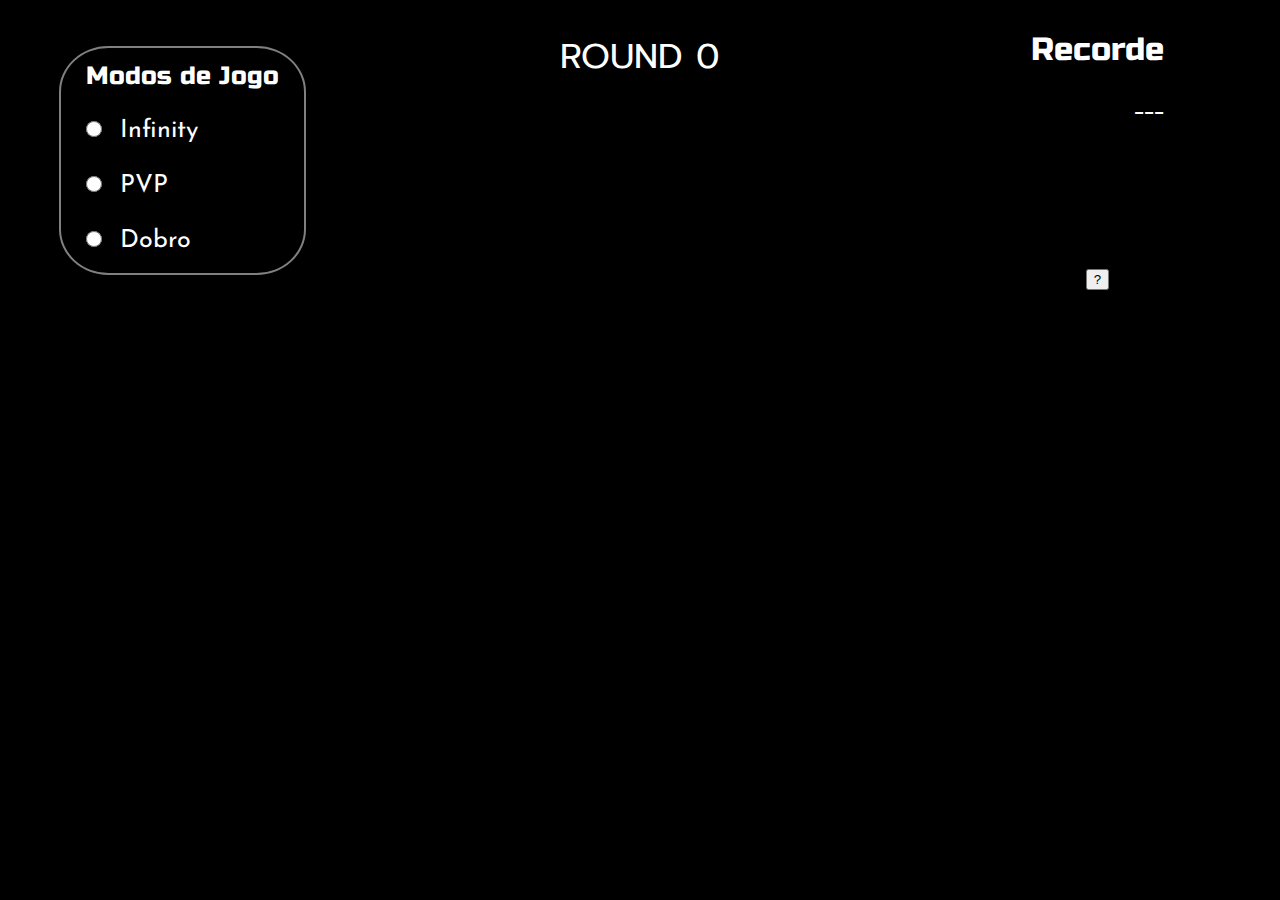
==== commit 6d56ec64: "Adição de comentários" ====
--- a/index.html
+++ b/index.html
@@ -5,7 +5,6 @@
     <meta charset="UTF-8">
     <meta name="viewport" content="width=device-width, initial-scale=1.0">
     <link rel="stylesheet" href="css/geral.css">
-    <link rel="stylesheet" href="css/genius.css">
     <link rel="stylesheet" href="css/container.css">
     <link rel="stylesheet" href="css/mediaQuery.css">
     <link rel="shortcut icon" href="images/favicon.ico" type="image/x-icon">
@@ -15,7 +14,8 @@
     <!-- Importar fontes do Google -->
     <link rel="preconnect" href="https://fonts.googleapis.com">
     <link rel="preconnect" href="https://fonts.gstatic.com" crossorigin>
-    <link href="https://fonts.googleapis.com/css2?family=Josefin+Sans:wght@600&family=Kanit:wght@700&family=Lilita+One&family=Passion+One&family=Prompt:wght@500;700&family=Russo+One&display=swap" rel="stylesheet">
+    <link href="https://fonts.googleapis.com/css2?family=Josefin+Sans:wght@600&family=Kanit:wght@700&family=Lilita+One&family=Passion+One&family=Prompt:wght@500;700&family=Russo+One&display=swap"
+          rel="stylesheet">
 </head>
 
 <body>
@@ -24,29 +24,48 @@
             <div class="modos-de-jogo-tabela">
                 <ul class="modos-de-jogo-lista">
                     <li class="modos-de-jogo-titulo">Modos de Jogo</li>
-                    <li class="modos-de-jogo-texto"><input class="modos-de-jogo-botao" type="checkbox"/>Infinity</li>
-                    <li class="modos-de-jogo-texto"><input class="modos-de-jogo-botao" type="checkbox"/>PVP</li>
-                    <li class="modos-de-jogo-texto"><input class="modos-de-jogo-botao" type="checkbox"/>Hard</li>
+                    <li class="modos-de-jogo-texto"><label>
+                        <input id="infinity-botao" class="modos-de-jogo-botao" name="modo" type="radio"/>
+                    </label>Infinity
+                    </li>
+                    <li class="modos-de-jogo-texto"><label>
+                        <input id="pvp-botao" class="modos-de-jogo-botao" name="modo" type="radio"/>
+                    </label>PVP
+                    </li>
+                    <li class="modos-de-jogo-texto"><label>
+                        <input id="dobro-botao" class="modos-de-jogo-botao" name="modo" type="radio"/>
+                    </label>Dobro
+                    </li>
                 </ul>
             </div>
         </div>
         <div class="contador-de-rounds">ROUND 0</div>
         <div id="root" class="genius">
-            <div id="group-btn">
-                <button id="red" class="btn"></button>
-                <button id="blue" class="btn"></button>
-                <button id="yellow" class="btn"></button> 
-                <button id="green"class="btn"></button>
-                <button id="btn-center">JOGAR</button>
+            <h1 class="aviso-escolha-modo">Selecione um<br>modo de jogo!</h1>
+        </div>
+
+        <div class="recorde-e-ajuda">
+            <div class="recorde">Recorde<br>
+                <p class="hits">---</p>
+            </div>
+            <div>
+                <button id="ajuda">?</button>
+            </div>
+            <div id="overlay">Genius é um jogo que testa a sua capacidade de memorização de padrões. Ele funciona da seguinte forma:<br><br>
+    
+               - Há um disco dividido em quatro botões de tamanho igual, cada um de uma cor.<br>
+               - Logo quando uma partida inicia (primeira rodada), uma das cores pisca.<br>
+               - Cabe ao jogador pressionar, no disco, o botão que piscou.<br>
+               - Caso ele pressione o botão correto, passa para a próxima rodada.<br>
+               - Na segunda rodada, repete-se a cor que piscou na primeira, acrescentando uma nova piscada no final.<br>
+               - Cabe novamente ao jogador pressionar, na ordem correta, os botões que piscaram.<br>
+               - Nas rodadas subsequentes, repete-se o que piscou na rodada anterior e acrescenta-se uma nova piscada no final.<br>
+               - Isso faz com que a sequência a ser memorizada e repetida pelo jogador aumente a cada nova rodada.<br>
+               - Esse ciclo permanece até o momento em que o jogador pressiona um botão que não deveria, tendo que reiniciar a partida.<br>
             </div>
         </div>
-        <div class="recorde-e-ajuda">
-            <div class="recorde">Recorde<br><p class="hits" id="recorde1"></p><p class="hits" id="recorde2"></p><p class="hits" id="recorde3"></p></div>
-            <div><button class="ajuda">?</div>
-        </div>
     </div>
-
-    <script src="js/main.js"></script>
+    <script src="js/seletorDeModos.js"></script>
 </body>
 
 </html>